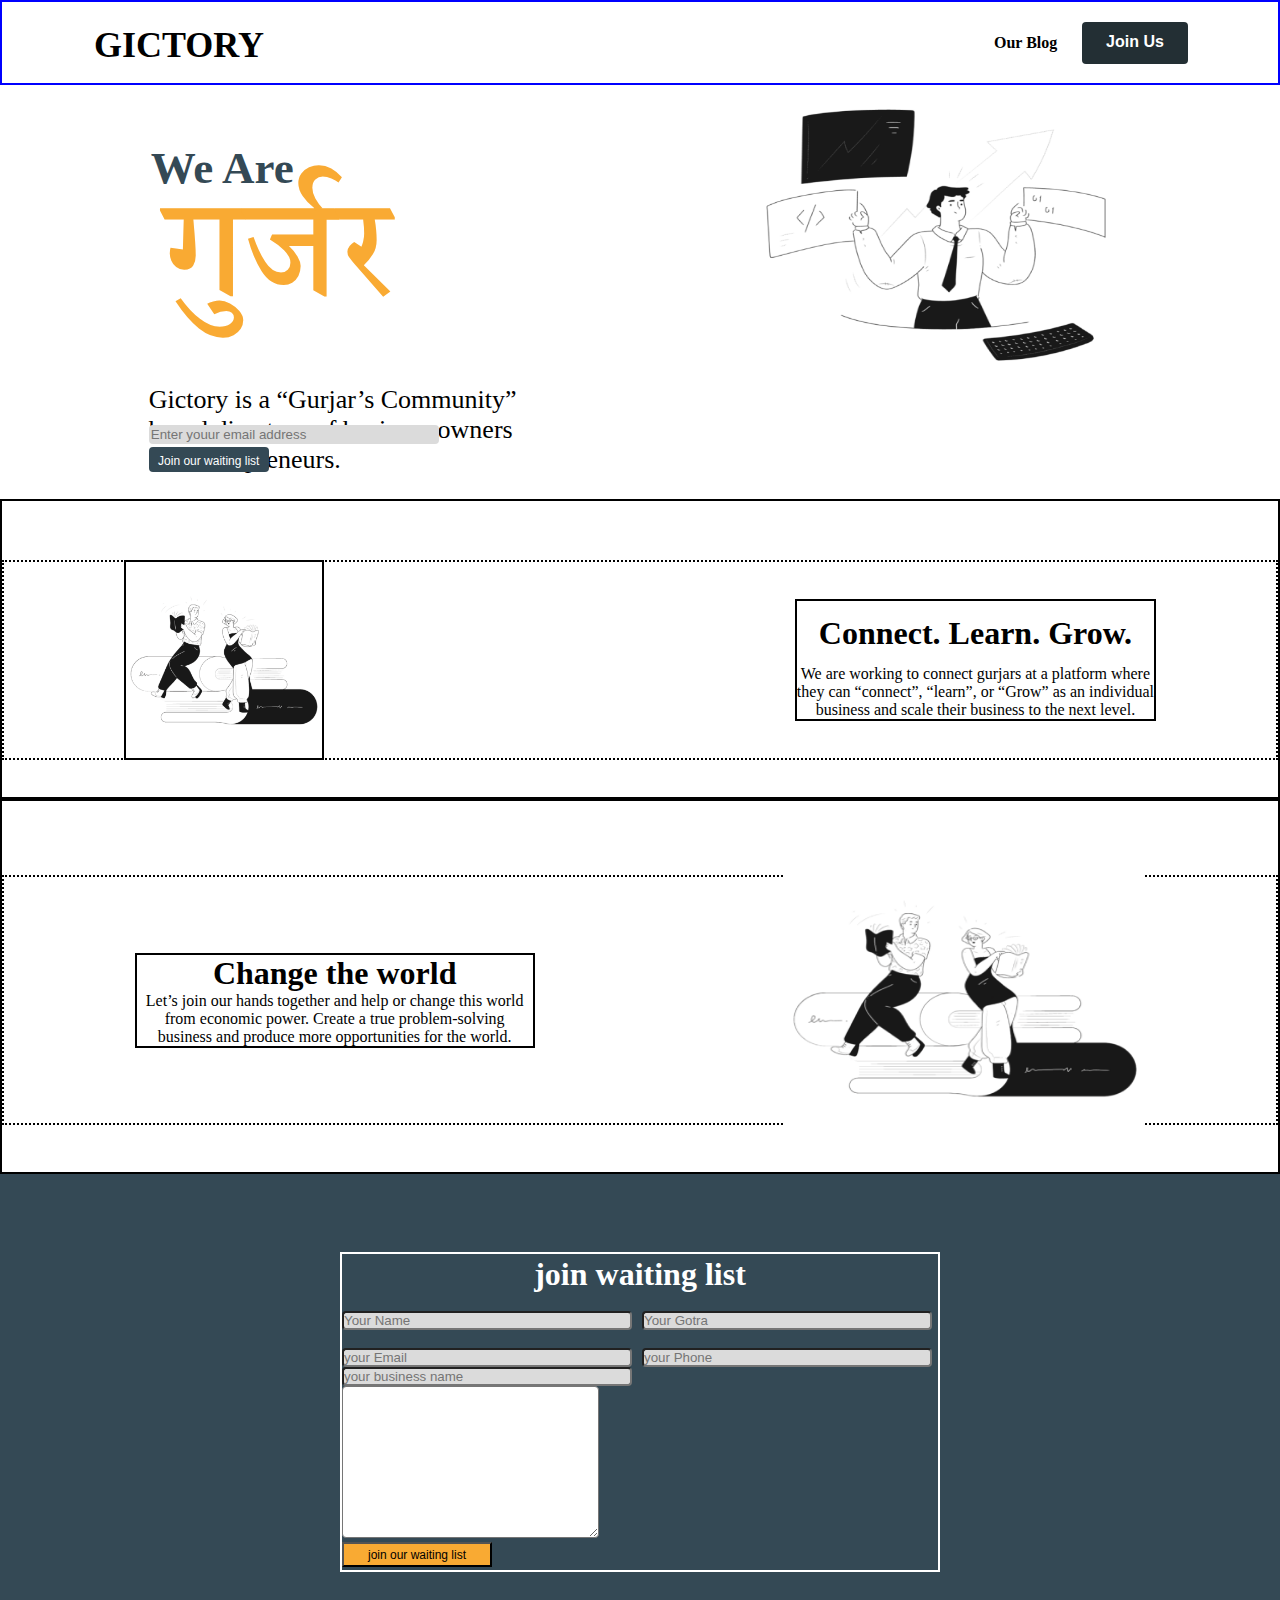
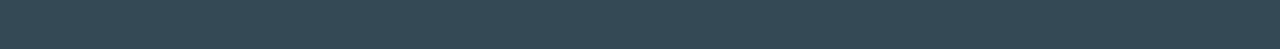
==== index.html @ 287f1a79 "add gictory" ====
<!DOCTYPE html>
<html lang="en">
  <head>
    <meta charset="UTF-8" />
    <meta name="viewport" content="width=device-width, initial-scale=1.0" />
    <title>Gictory</title>
    <link rel="stylesheet" href="style.css" />
  </head>
  <body>
    <nav class="navbar border">
      <div class="logo border">
        <span>GICTORY</span>
      </div>

      <div class="nav">
        <div class="blog">Our Blog</div>
        <button class="join border">Join Us</button>
      </div>
    </nav>

    <div class="container">
      <div class="main">
        <div class="hero border">
          <span class="panel">We Are</span>

          <span class="panel2">गुर्जर</span>
        </div>

        <div>
          <p class="para">
            Gictory is a “Gurjar’s Community” based directory of business owners
            and enterpreneurs.
          </p>
        </div>
        <div>
          <input
            type="text"
            placeholder="Enter youur email address"
            class="border"
          />
          <button class="list border">Join our waiting list</button>
        </div>
      </div>
      <div class="child">
        <img src="./Assets/Frame1158.png" alt="hero" class="border" />
      </div>
    </div>
    <br /><br /><br />

    <div class="container2">
      <div class="small-container">
        <div class="image2">
          <!-- <img src="img3.png" alt=""> -->
        </div>

        <div class="box">
          <div class="heading">
            <h1>Connect. Learn. Grow.</h1>
          </div>
          <div class="paragraph">
            <p>
              We are working to connect gurjars at a platform where <br />
              they can “connect”, “learn”, or “Grow” as an individual <br />
              business and scale their business to the next level.
            </p>
          </div>
        </div>
      </div>
    </div>

    <div class="container3">
      <div class="small-container2">
        <div class="box2">
          <div class="heading2">
            <h1>Change the world</h1>
          </div>

          <div class="paragraph2">
            <p>
              Let’s join our hands together and help or change this world from
              economic power. Create a true problem-solving business and produce
              more opportunities for the world.
            </p>
          </div>
        </div>

        <div>
          <img src="img3.png" alt="" />
        </div>
      </div>
    </div>




    <div class="form">
      <div class="form-box">
        <div form-heading>
          <h1>join waiting list</h1>
        </div><br>
<form action="">
         <input type="text" placeholder="Your Name">
         <input type="text" placeholder="Your Gotra"><br><br>
         <input type="text" placeholder="your Email">
         <input type="text" placeholder="your Phone"><br>
         <input type="text" placeholder="your business name"><br>
         
         <textarea name="" id="" cols="30" rows="10"></textarea><br>
         <button>join our waiting list</button>
         </form>
      </div>
    </div>
  </body>
</html>
---- style.css ----
@import url('https://fonts.googleapis.com/css2?family=Martel:wght@200;300;400;600;700;800;900&display=swap');

*{
  margin: 0;
  padding: 0;
  box-sizing: border-box;
}

.navbar {
  width: 100%;
  height: 85px;
  display: flex;
  justify-content: space-between;
  align-items: center;
  padding: 0 90px;
}

.logo {
  width: 206px;
  height: 41px;
  font-weight: 700;
  font-size: 36px;
  line-height: 43.88px;
  
}

.blog {
  width: 68px;
  height: 20px;
  font-weight: 700;
  font-size: 16px;
  line-height: 20.08px;
  margin-right: 20px;
}

.join {
  width: 106px;
  height: 42px;
  font-weight: 800;
  font-size: 16px;
  line-height: 20.08px;
  border-radius: 4px;
  background-color: #232f34;
  color: #ffffff;
}

.nav {
  display: flex;
  justify-content: space-evenly;
  align-items: center;

}

.border {
  border: 2px solid transparent;
}

.border:hover {
  border: 2px solid blue;
}

.container {
  width: 100%;
  height: 30%;
  display: flex;
  justify-content: space-around;
  align-items: center;

}

.main{
  width: 310px;
  height: 250px;
  /* border: 2px solid black */
  
}

.child  {
  width: 375px;
  height: 360px;
  
 /* border: 2px solid black */
}

.hero{
  width: 308px;
  height: 245px;
  display: block;
  font-weight: 700;
}

.panel{
  /* width: 182.64px;
  height: 50.04px; */
  font-size: 45.04px;
  /* line-height: 55.83px; */
  color: #344955;
}

.panel2{
  line-height: 124px;
  font-size: 125.88px;
  color: #f9aa33;
  margin-left: 14px;
  font-family: "Martel", serif;
}

.para {
  width: 400px;
  height: 40px;
  font-size: 26px; 
 
}

input{
  margin-right: 6px;
  background-color: #DBDBDB;
  color: #ffffff;
}

.list {
  width: 120px;
  height: 25px;
  font-weight: 400;
  font-size: 12px;
  line-height: 24px;
  align-items: center;
  border-radius: 4px;
  background-color: #344955;
  color: #ffffff;
  margin-top: 3px; 
  
}

img{
  width: 360px;
  height: 300px;
}

.container2 {
  width: 100%;
  height: 300px;
  border: 2px solid black;
  position: relative;
  text-align: center;
  
}

.small-container {
  width: 100%;
  height: 200px;
  border: 2px dotted black;
  position: relative;
  top: 20%;
  bottom: 20%;
  display: flex;
  justify-content: space-between;
  align-items: center;

}

.box  {
  width: px;
  height: px;
  font-weight: 400px;
  font-size: 16px;
 border: 2px solid black;
  align-items: right;
  margin-right: 120px;
}

.heading  {
  /* font-weight: 400;
  font-size: 56px; */
  line-height: 2;
}

/* .image2{
  width: 100px;
  height: 100px;
  border: 2px solid black;
} */

.image2 {
  width: 200px;
  height: 200px;
  background-image: url(img3.png);
  background-size: cover;
  border: 2px solid black;
  margin-left: 120px;
  
}




.container3 {
  width: 100%;
  height: 375px;
  border: 2px solid black;
  position: relative;
  text-align: center;
  
}

.small-container2 {
  width: 100%;
  height: 250px;
  border: 2px dotted black;
  position: relative;
  top: 20%;
  bottom: 20%;
  display: flex;
  justify-content: space-evenly;
  align-items: center;
}

.box2  {
  width: 400px;
  height: px;
  font-weight: 400px;
  font-size: 16px;
 border: 2px solid black;
  align-items: right;
  margin-right: 120px;
}


/* container3 */


.form {
  width: 100%;
  height: 475px;
  background-color: #344955;
  color: white;
  display: flex;
  justify-content: center;
  align-items: center;
}

.form-box {
  width: 00pz;
  height: 320px;
  border: 2px solid white;
  display: flex;
  flex-direction: column;
  justify-content: flex-start;
  align-items: flex-start;  
}

.form-box {
  display: flex;
  justify-content: center;
  align-items: center;
}

input{
  width: 290px;
  height: 44px
  background-color: #ffffff;
  color: #ebe6f4;
  border-radius: 4px;
}

textarea{
  background-color: #ffffff;
  color:#ebe6f4 ;
  border-radius: 4px;
}

button{
  width: 150px;
  height: 25px;
  background-color: #f9aa33;
  font-weight: 400px;
  font-size: 12px;
}
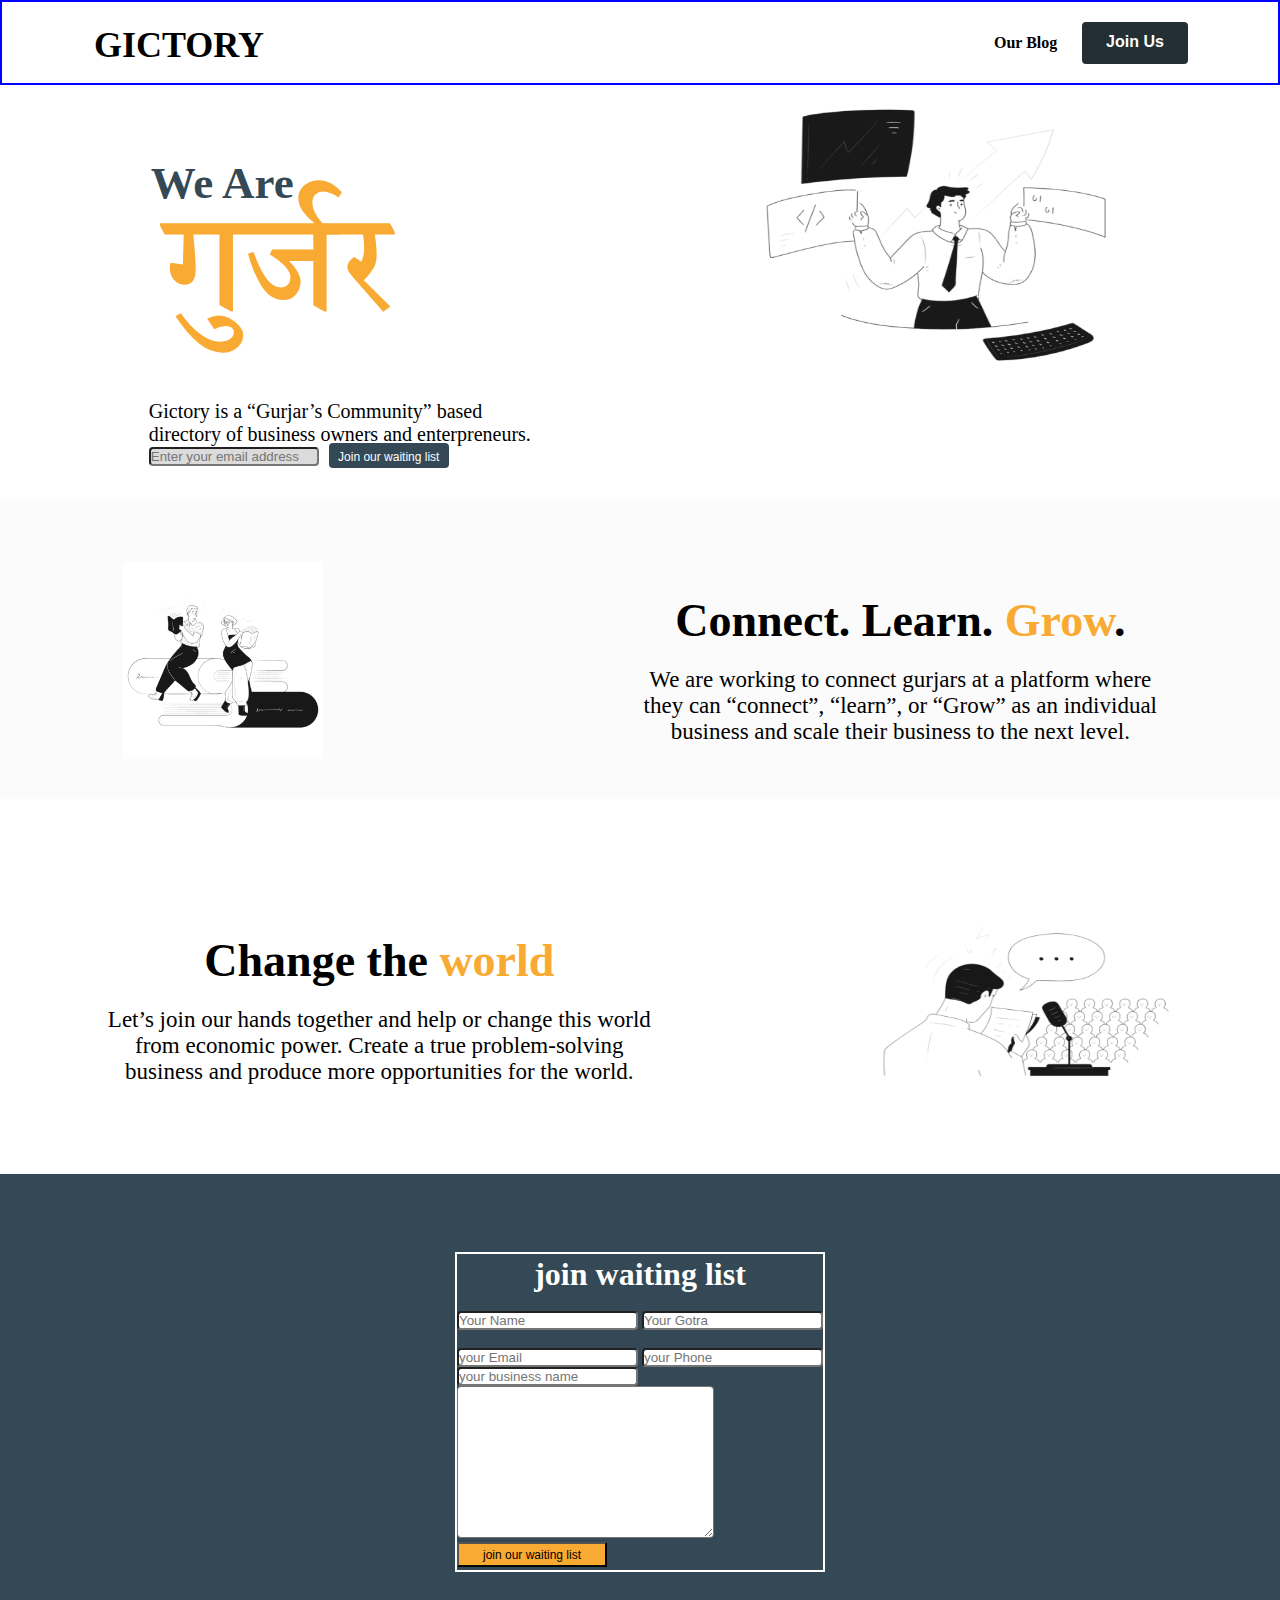
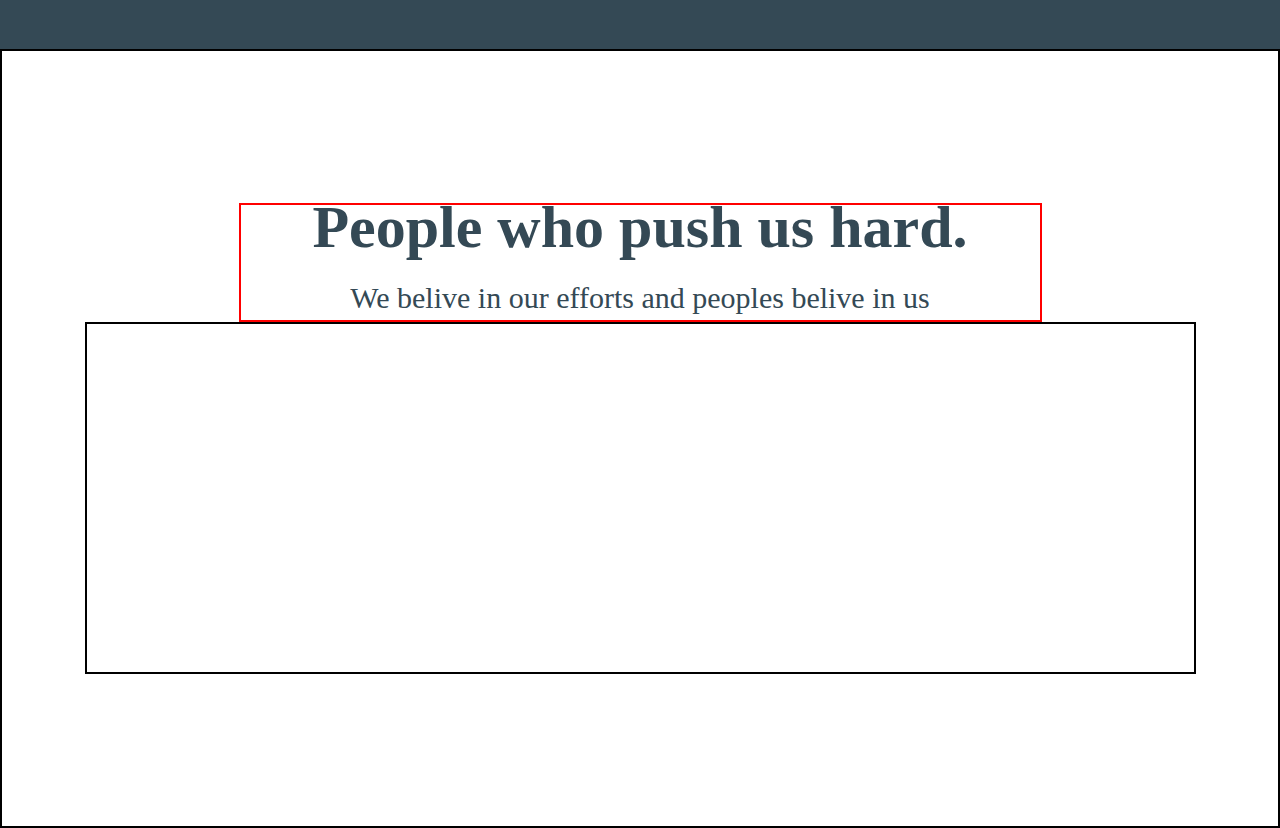
==== commit bd4efb67: "add section" ====
--- a/index.html
+++ b/index.html
@@ -7,6 +7,8 @@
     <link rel="stylesheet" href="style.css" />
   </head>
   <body>
+    <!-- navbar -->
+
     <nav class="navbar border">
       <div class="logo border">
         <span>GICTORY</span>
@@ -17,6 +19,8 @@
         <button class="join border">Join Us</button>
       </div>
     </nav>
+
+    <!-- hero and container1 section -->
 
     <div class="container">
       <div class="main">
@@ -35,9 +39,10 @@
         <div>
           <input
             type="text"
-            placeholder="Enter youur email address"
-            class="border"
+            placeholder="Enter your email address"
+            class="address"
           />
+
           <button class="list border">Join our waiting list</button>
         </div>
       </div>
@@ -47,18 +52,20 @@
     </div>
     <br /><br /><br />
 
-    <div class="container2">
-      <div class="small-container">
+    <!-- continer2 section -->
+
+    <div class="container2 border">
+      <div class="small-container Border">
         <div class="image2">
           <!-- <img src="img3.png" alt=""> -->
         </div>
 
         <div class="box">
           <div class="heading">
-            <h1>Connect. Learn. Grow.</h1>
+            <h1>Connect. Learn. <span class="change">Grow</span>.</h1>
           </div>
           <div class="paragraph">
-            <p>
+            <p class="text">
               We are working to connect gurjars at a platform where <br />
               they can “connect”, “learn”, or “Grow” as an individual <br />
               business and scale their business to the next level.
@@ -68,47 +75,77 @@
       </div>
     </div>
 
-    <div class="container3">
-      <div class="small-container2">
+    <!-- container3 -->
+
+    <div class="container3 border">
+      <div class="small-container2 Border">
         <div class="box2">
           <div class="heading2">
-            <h1>Change the world</h1>
+            <h1>Change the <span class="change">world</span></h1>
           </div>
 
           <div class="paragraph2">
             <p>
-              Let’s join our hands together and help or change this world from
-              economic power. Create a true problem-solving business and produce
-              more opportunities for the world.
+              Let’s join our hands together and help or change this world
+              <br />from economic power. Create a true problem-solving
+              <br />business and produce more opportunities for the world.
             </p>
           </div>
         </div>
+        <img src="\image3 69.png" alt="" style="width: 300px; height: 245px" />
 
-        <div>
+        <!-- <div class="">
           <img src="img3.png" alt="" />
-        </div>
+        </div> -->
       </div>
     </div>
 
-
-
+    <!-- form section -->
 
     <div class="form">
       <div class="form-box">
         <div form-heading>
           <h1>join waiting list</h1>
-        </div><br>
-<form action="">
-         <input type="text" placeholder="Your Name">
-         <input type="text" placeholder="Your Gotra"><br><br>
-         <input type="text" placeholder="your Email">
-         <input type="text" placeholder="your Phone"><br>
-         <input type="text" placeholder="your business name"><br>
-         
-         <textarea name="" id="" cols="30" rows="10"></textarea><br>
-         <button>join our waiting list</button>
-         </form>
+        </div>
+        <br />
+        <form action="">
+          <input type="text" placeholder="Your Name" />
+          <input type="text" placeholder="Your Gotra" /><br /><br />
+          <input type="text" placeholder="your Email" />
+          <input type="text" placeholder="your Phone" /><br />
+          <input type="text" placeholder="your business name" /><br />
+
+          <textarea name="" id="" cols="30" rows="10"></textarea><br />
+          <button>join our waiting list</button>
+        </form>
       </div>
+    </div>
+
+
+    <div class="outer">
+      <div class="inner">
+        <div class="heading3">
+          <h1>People who push us hard.</h1>
+        </div>
+
+        <div>
+          <p class="paragraph3">We belive in our efforts and peoples belive in us</p>
+        </div>
+      </div>
+
+      <div class="inner2"> 
+        <div class="box3">
+
+        </div>
+        <div class="box3">
+
+        </div>
+
+        <div class="box4">
+          
+        </div>
+      </div>
+
     </div>
   </body>
 </html>
--- a/style.css
+++ b/style.css
@@ -6,6 +6,8 @@
   box-sizing: border-box;
 }
 
+
+/* navbar section */
 .navbar {
   width: 100%;
   height: 85px;
@@ -59,6 +61,19 @@
   border: 2px solid blue;
 }
 
+.Border{
+  border: 1.5px dotted transparent;
+}
+
+
+.Border:hover {
+  border: 1.5px dotted blue;
+}
+
+
+
+
+/* hero section */
 .container {
   width: 100%;
   height: 30%;
@@ -70,7 +85,7 @@
 
 .main{
   width: 310px;
-  height: 250px;
+  height: 220px;
   /* border: 2px solid black */
   
 }
@@ -108,11 +123,13 @@
 .para {
   width: 400px;
   height: 40px;
-  font-size: 26px; 
+  font-size: 20px; 
  
 }
 
-input{
+
+.address {
+  width: 170px;
   margin-right: 6px;
   background-color: #DBDBDB;
   color: #ffffff;
@@ -137,10 +154,13 @@
   height: 300px;
 }
 
+
+/* continer2  */
 .container2 {
   width: 100%;
   height: 300px;
-  border: 2px solid black;
+  background-color: #fbfbfb;
+  /* border: 2px solid black; */
   position: relative;
   text-align: center;
   
@@ -149,7 +169,7 @@
 .small-container {
   width: 100%;
   height: 200px;
-  border: 2px dotted black;
+  /* border: 2px dotted black; */
   position: relative;
   top: 20%;
   bottom: 20%;
@@ -163,9 +183,9 @@
   width: px;
   height: px;
   font-weight: 400px;
-  font-size: 16px;
- border: 2px solid black;
-  align-items: right;
+  font-size: 23px;
+ /* border: 2px solid black; */
+  align: right;
   margin-right: 120px;
 }
 
@@ -173,6 +193,14 @@
   /* font-weight: 400;
   font-size: 56px; */
   line-height: 2;
+}
+
+/* .text {
+  align:right;
+} */
+
+.change {
+  color: #f9aa33;
 }
 
 /* .image2{
@@ -183,21 +211,21 @@
 
 .image2 {
   width: 200px;
-  height: 200px;
+  height: 197px;
   background-image: url(img3.png);
   background-size: cover;
-  border: 2px solid black;
+  /* border: 2px solid black; */
   margin-left: 120px;
   
 }
 
-
+/* container3 */
 
 
 .container3 {
   width: 100%;
   height: 375px;
-  border: 2px solid black;
+  /* border: 2px solid black; */
   position: relative;
   text-align: center;
   
@@ -206,7 +234,7 @@
 .small-container2 {
   width: 100%;
   height: 250px;
-  border: 2px dotted black;
+  /* border: 2px dotted black; */
   position: relative;
   top: 20%;
   bottom: 20%;
@@ -216,17 +244,32 @@
 }
 
 .box2  {
-  width: 400px;
+  width: 550px;
   height: px;
   font-weight: 400px;
-  font-size: 16px;
- border: 2px solid black;
+  font-size: 23px;
+ /* border: 2px solid black; */
   align-items: right;
   margin-right: 120px;
 }
 
-
-/* container3 */
+.heading2  {
+  /* font-weight: 400;
+  font-size: 56px; */
+  line-height: 2;
+}
+
+/* .image3 {
+  width: 300px;
+  height: 300px;
+  border: 2px solid black;
+  background-image: url(image3 69.png);
+  background-size: cover;
+  
+} */
+
+
+/* container4 */
 
 
 .form {
@@ -240,7 +283,7 @@
 }
 
 .form-box {
-  width: 00pz;
+  width: 60%pz;
   height: 320px;
   border: 2px solid white;
   display: flex;
@@ -256,8 +299,8 @@
 }
 
 input{
-  width: 290px;
-  height: 44px
+  /* width: 290px;
+  height: 44px */
   background-color: #ffffff;
   color: #ebe6f4;
   border-radius: 4px;
@@ -277,4 +320,55 @@
   font-size: 12px;
 }
 
-
+/* .container5 */
+.outer{
+  width: 100%;
+  height: 779.18px;
+  border: 2px solid black;
+  display: flex;
+  flex-direction: column;
+  justify-content: flex-start;
+  align-items: flex-start;  
+}
+
+.outer{
+  display: flex;
+  justify-content: center;
+  align-items: center;
+}
+
+
+
+.inner{
+  width: 803px;
+  height: 119px;
+  font-weight: 400;
+  font-size: 30px;
+  color: #344955;
+  ;
+  line-height: 69.44px;
+  border: 2px solid red;
+  display: flex;
+  flex-direction: column;
+  justify-content: space-around;
+  align-items: flex-start;
+}
+
+.inner{
+  display: flex;
+  justify-content: center;
+  align-items: center;
+}
+
+.inner2{
+  width: 1111px;
+  height: 352px;
+  border: 2px solid black;
+} 
+
+box
+
+
+
+
+
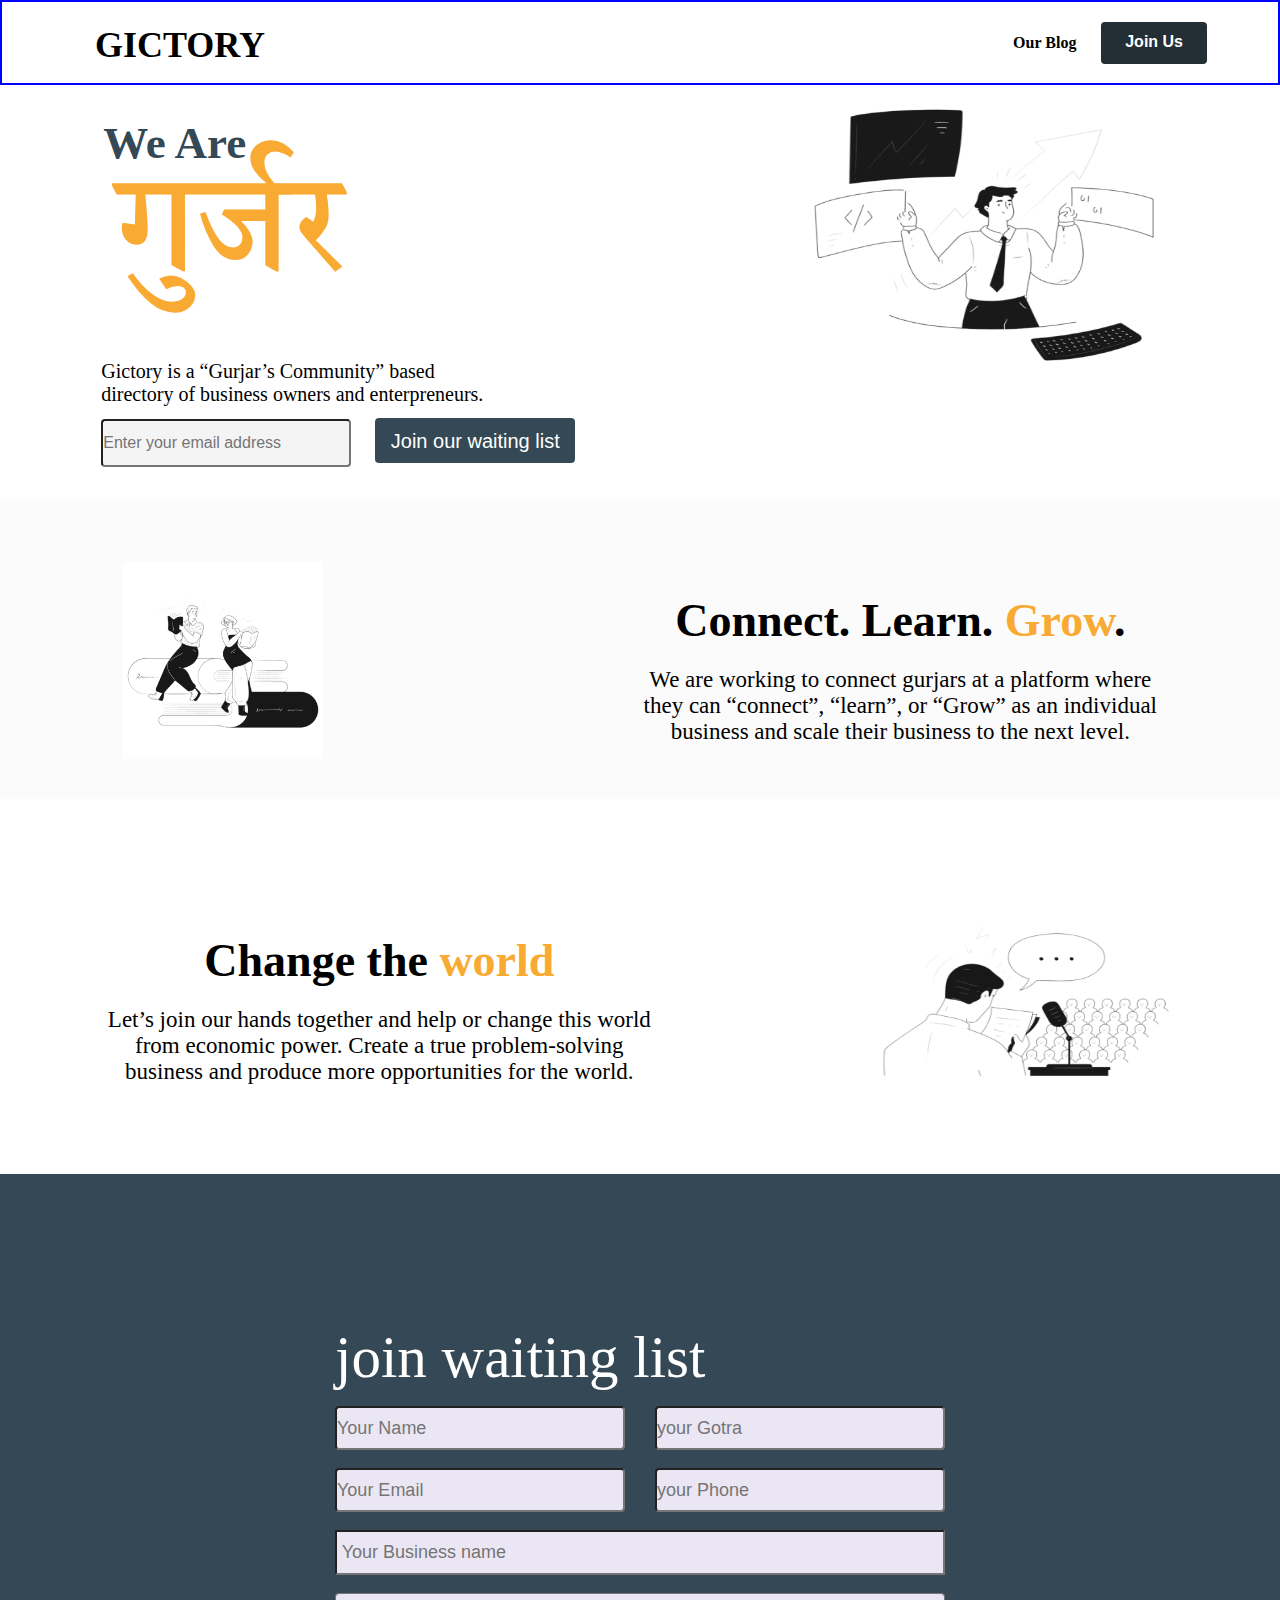
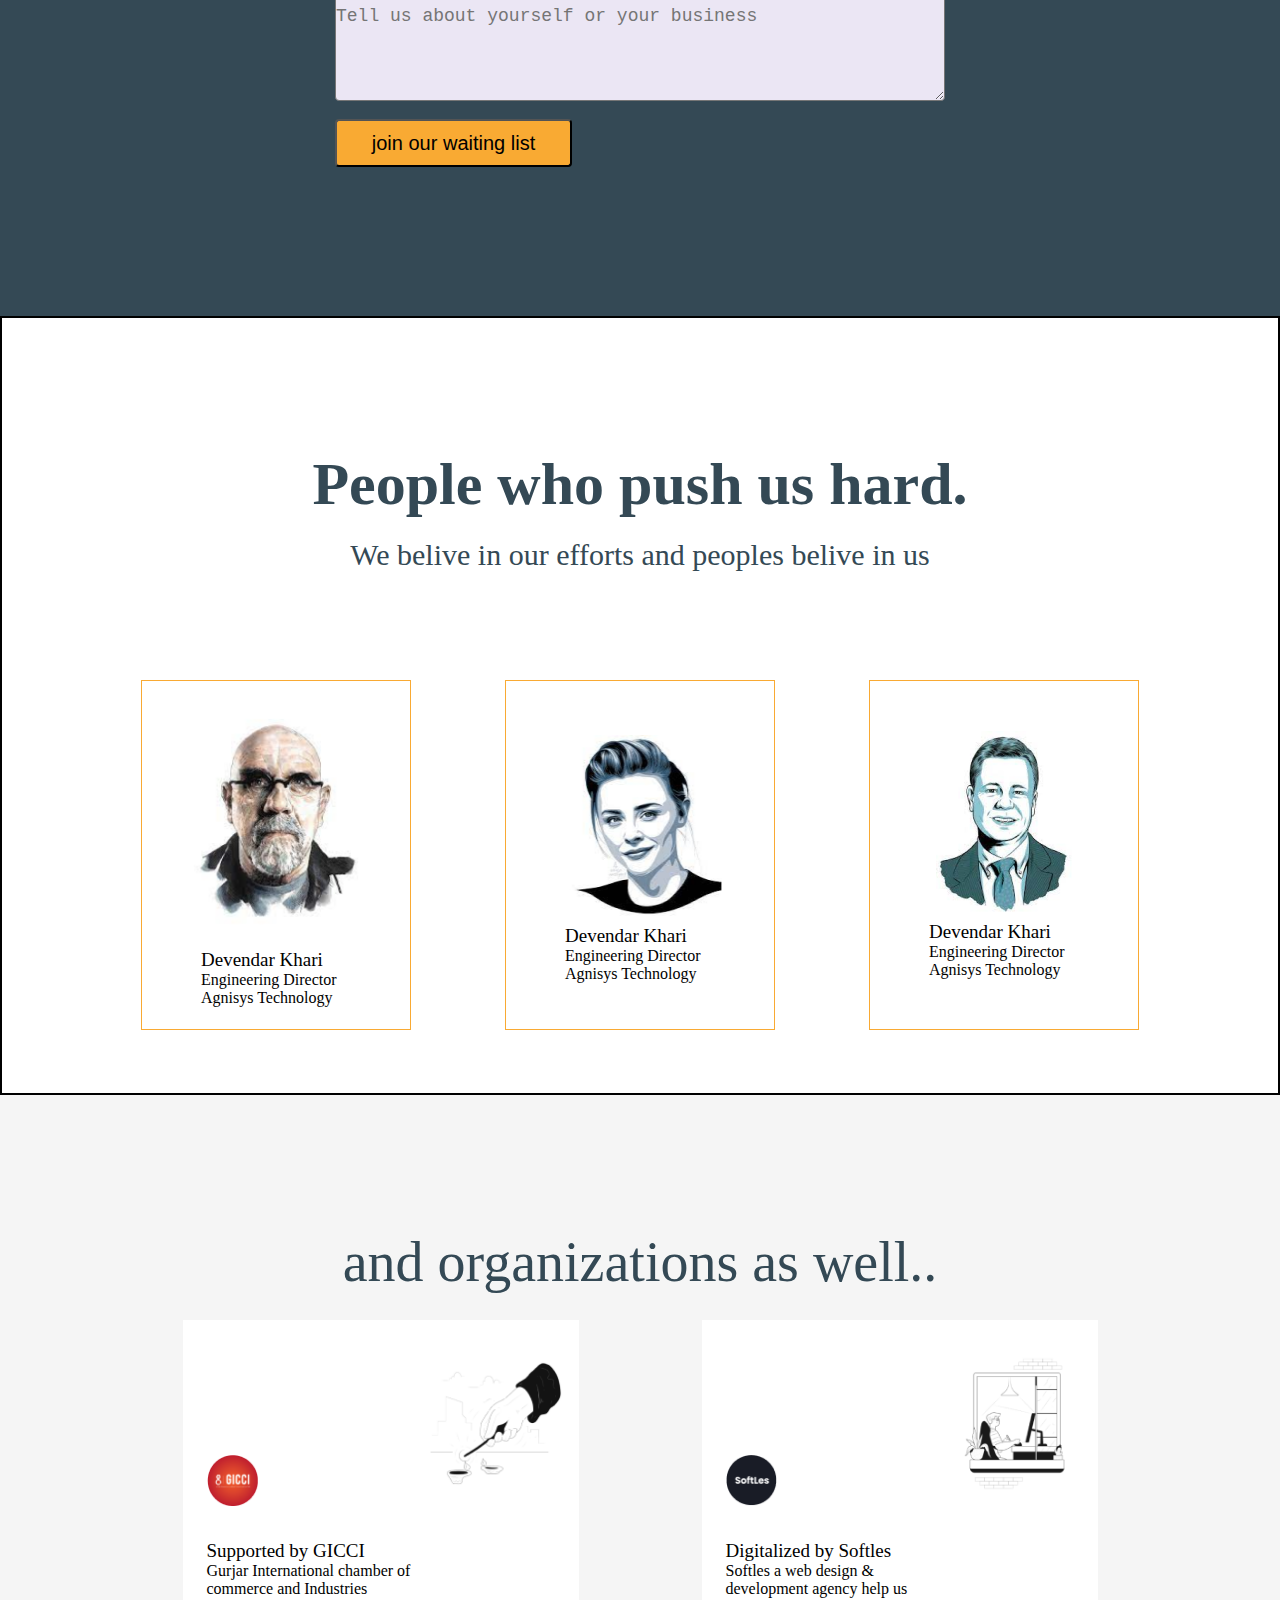
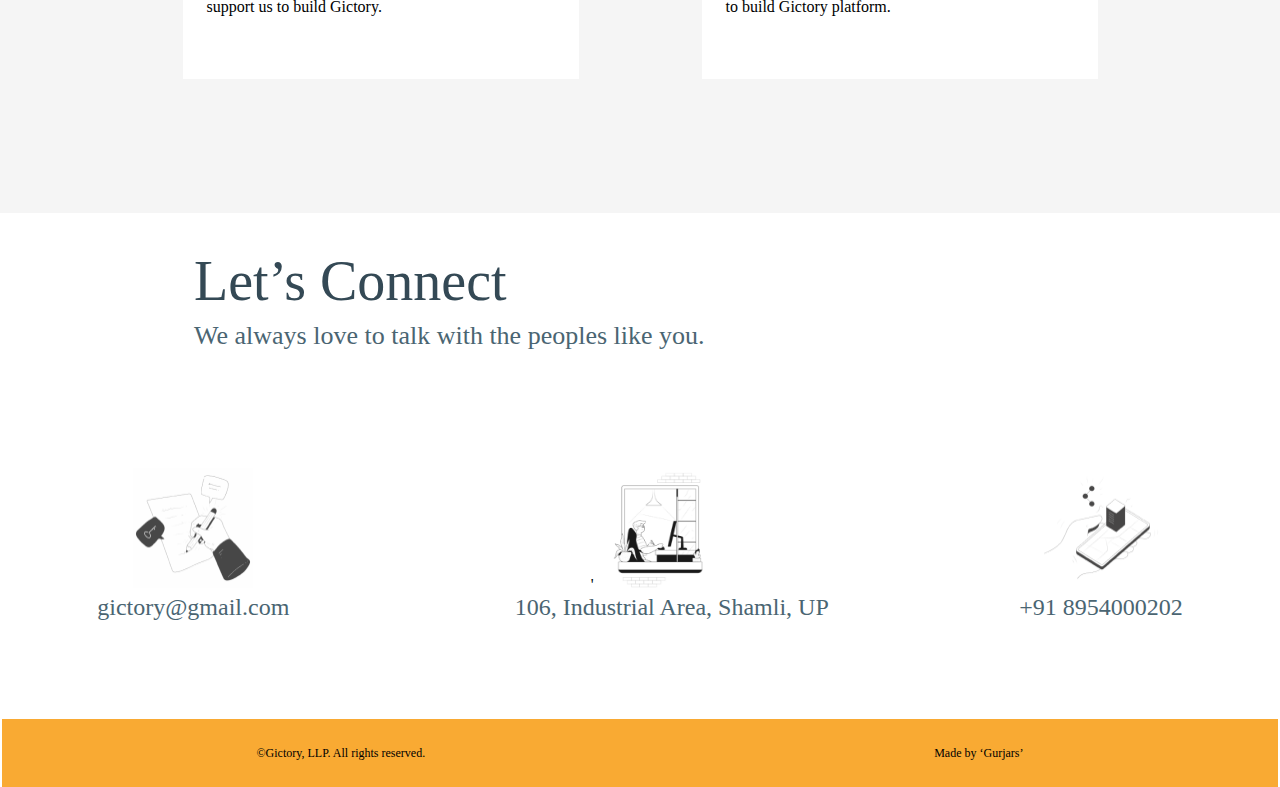
==== commit 2ebe9137: "add more section" ====
--- a/index.html
+++ b/index.html
@@ -30,18 +30,18 @@
           <span class="panel2">गुर्जर</span>
         </div>
 
-        <div>
+        <div class="sec">
           <p class="para">
             Gictory is a “Gurjar’s Community” based directory of business owners
             and enterpreneurs.
           </p>
-        </div>
+        </div><br>
         <div>
-          <input
-            type="text"
+          <input 
+            type="text" class="Enter"
             placeholder="Enter your email address"
-            class="address"
-          />
+            
+           >
 
           <button class="list border">Join our waiting list</button>
         </div>
@@ -57,7 +57,7 @@
     <div class="container2 border">
       <div class="small-container Border">
         <div class="image2">
-          <!-- <img src="img3.png" alt=""> -->
+         
         </div>
 
         <div class="box">
@@ -98,54 +98,225 @@
           <img src="img3.png" alt="" />
         </div> -->
       </div>
-    </div>
-
-    <!-- form section -->
-
-    <div class="form">
+    </div> 
+
+     <!-- form section -->
+
+     <div class="form">
       <div class="form-box">
-        <div form-heading>
-          <h1>join waiting list</h1>
+        <div class="formheading">
+          join waiting list
         </div>
         <br />
-        <form action="">
-          <input type="text" placeholder="Your Name" />
-          <input type="text" placeholder="Your Gotra" /><br /><br />
-          <input type="text" placeholder="your Email" />
-          <input type="text" placeholder="your Phone" /><br />
-          <input type="text" placeholder="your business name" /><br />
-
-          <textarea name="" id="" cols="30" rows="10"></textarea><br />
-          <button>join our waiting list</button>
-        </form>
-      </div>
-    </div>
-
-
-    <div class="outer">
-      <div class="inner">
+      <div class="myform">
+      <div>
+        <label for=""></label>
+        <input  class="yourname" type="text" placeholder="Your Name">
+        </div>
+       <div>
+        <label for=""></label>
+        <input class="yourgotra"  type="text" placeholder="your Gotra">
+        </div>
+      </div><br>
+
+      <div class="myemail">
+      <div>
+        <label for=""></label>
+        <input  class="youremail" type="email" placeholder="Your Email">
+        </div>
+       <div>
+        <label for=""></label>
+        <input class="yourphone"  type="text" placeholder="your Phone">
+        </div>
+      </div><br>
+
+      <div class="yourbusiness">
+        <input class="business" type="text" placeholder=" Your Business name">
+      </div><br>
+
+      <div class="formtextarea">
+        <textarea class="textare" name="" id="" cols="30" rows="10" placeholder="Tell us about yourself or your business"></textarea>
+      </div><br>
+
+      <div class="tojoin">
+      <button>join our waiting list </button>
+
+      </div>
+      </div>
+    </div> 
+
+    <!-- container4 -->
+
+    <div class="outer border">
+      <div class="inner Border">
         <div class="heading3">
           <h1>People who push us hard.</h1>
         </div>
 
         <div>
-          <p class="paragraph3">We belive in our efforts and peoples belive in us</p>
-        </div>
-      </div>
-
-      <div class="inner2"> 
+          <p class="paragraph3">
+            We belive in our efforts and peoples belive in us
+          </p>
+        </div>
+      </div>
+
+      <div class="inner2 Border">
         <div class="box3">
-
-        </div>
-        <div class="box3">
-
-        </div>
-
+          <div box-image1>
+            <img
+              src="image3.png"
+              alt=" your image"
+              style="width: 179.75px; height: 240.96px"
+            />
+          </div>
+
+          <div class="contant">
+            <span class="heading4"> Devendar Khari </span>
+            <p class="paragraph4">Engineering Director Agnisys Technology</p>
+          </div>
+        </div>
         <div class="box4">
-          
-        </div>
-      </div>
-
+          <div box-image1>
+            <img
+              src="image4.png"
+              alt=" your image"
+              style="width: 164.75px; height: 185.96px; margin-top: 8px"
+            />
+          </div>
+
+          <div class="contant">
+            <span class="heading4"> Devendar Khari </span>
+            <p class="paragraph4">Engineering Director Agnisys Technology</p>
+          </div>
+        </div>
+
+        <div class="box5">
+          <div box-image1>
+            <img
+              src="image5.png"
+              alt=" your image"
+              style="width: 135.75px; height: 185.96px"
+            />
+          </div>
+
+          <div class="contant">
+            <span class="heading4"> Devendar Khari </span>
+            <p class="paragraph4">Engineering Director Agnisys Technology</p>
+          </div>
+        </div>
+      </div>
     </div>
+
+
+    <div class="container5 border">
+      <div class="small-container3 Border ">
+        <div>
+          <h1 class="heading6
+          ">and organizations as well..</h1>
+        </div>
+
+        <div class="inner-box">
+          <div class="box6">
+            <div class="image-sec">
+            <img src="image7.png" alt="your image" style="width: 51px; height: 51px;  " class="image6">
+
+            <img src="image6.png" alt=" your image"style="width: 135px; height: 137px; " class="image5">
+          </div>
+
+          <div class="contant2">
+            <span class="heading5"> Supported by GICCI  </span>
+            <p class="paragraph5"></p>Gurjar International chamber of <br>commerce and Industries <br>support us to build Gictory.</p>
+          </div>
+</div>
+        
+
+          <div class="box7">
+            <div   class="image-sec">
+              <img src="image8.png" alt="your image" style="width: 51px; height: 51px;  " class="image6">
+  
+              <img src="image9.png" alt=" your image"style="width: 135px; height: 137px; " class="image5">
+            </div>
+  
+            <div class="contant2">
+              <span class="heading5">  Digitalized by Softles  </span>
+              <p class="paragraph5"></p>Softles a web design & <br>development agency help us <br> to build Gictory platform.</p>
+            </div>
+  </div>
+          </div>
+
+        </div>
+      </div>
+
+    </div><br><br>
+
+<!-- footer part -->
+
+    <footer>
+      <div class="container6 border">
+        <div class="footerbox">
+          <h1 class="heading7">
+            Let’s Connect
+          </h1>
+
+          <span class="para2">
+            We always love to talk with the peoples like you.
+          </span>
+
+        </div>
+
+        <div class="footerbox2">
+          <div class="boximage2">
+            <div>
+            <img src="image 10.png" alt="" class="img">
+            </div>
+            <div class="para3">
+              <p>gictory@gmail.com</p>
+            </div>
+
+
+          </div>
+          <div class="boximage3">
+           <div>'
+            <img src="image9.png" alt="" class="img2">
+           </div>
+           <div class="para4">
+            <p>
+              106, Industrial Area, Shamli, UP
+            </p>
+           </div>
+          </div>
+
+          <div class="boximage4">
+            <div>
+              <img src="image12.png" alt="" class="img3">
+             </div>
+             <div class="para5">
+              <p>
+                +91 8954000202
+              </p>
+             </div>
+          </div>
+        </div>
+
+
+
+
+        <div class="footerbox3">
+          <div class="fooderpara">
+            <p>
+              ©Gictory, LLP. All rights reserved.
+            </p>
+          </div>
+
+          <div class="fooderpara2">
+            <p>
+              Made by ‘Gurjars’
+            </p>
+          </div>
+
+        </div>
+
+      </div>
+    </footer>
   </body>
 </html>
--- a/style.css
+++ b/style.css
@@ -4,6 +4,7 @@
   margin: 0;
   padding: 0;
   box-sizing: border-box;
+  /* overflow: hidden; */
 }
 
 
@@ -14,7 +15,8 @@
   display: flex;
   justify-content: space-between;
   align-items: center;
-  padding: 0 90px;
+  padding: 0.90px;
+
 }
 
 .logo {
@@ -23,6 +25,7 @@
   font-weight: 700;
   font-size: 36px;
   line-height: 43.88px;
+  margin-left: 90px;
   
 }
 
@@ -44,6 +47,7 @@
   border-radius: 4px;
   background-color: #232f34;
   color: #ffffff;
+  margin-right: 70px;
 }
 
 .nav {
@@ -80,13 +84,15 @@
   display: flex;
   justify-content: space-around;
   align-items: center;
+  
 
 }
 
 .main{
-  width: 310px;
-  height: 220px;
-  /* border: 2px solid black */
+  width: 500px;
+  height: 300px;
+ 
+  
   
 }
 
@@ -94,7 +100,7 @@
   width: 375px;
   height: 360px;
   
- /* border: 2px solid black */
+ 
 }
 
 .hero{
@@ -128,24 +134,30 @@
 }
 
 
-.address {
-  width: 170px;
-  margin-right: 6px;
-  background-color: #DBDBDB;
-  color: #ffffff;
+
+.Enter {
+  width: 250px;
+  height: 48px;
+  background-color: #f4f4f4;
+  color: #898989;
+  border-radius: 4px;
+  font-weight: 400;
+  font-size: 16px;
+  line-height: 19.84px;
+  align-items: center;
 }
 
 .list {
-  width: 120px;
-  height: 25px;
-  font-weight: 400;
-  font-size: 12px;
+  width: 200px;
+  height: 45px;
+  font-weight: 400;
+  font-size: 20px;
   line-height: 24px;
   align-items: center;
   border-radius: 4px;
   background-color: #344955;
   color: #ffffff;
-  margin-top: 3px; 
+  margin-left: 20px; 
   
 }
 
@@ -180,18 +192,18 @@
 }
 
 .box  {
-  width: px;
-  height: px;
-  font-weight: 400px;
+  /* width: px; */
+  /* height: px; */
+  font-weight: 400;
   font-size: 23px;
  /* border: 2px solid black; */
-  align: right;
+  /* align: right; */
   margin-right: 120px;
 }
 
 .heading  {
-  /* font-weight: 400;
-  font-size: 56px; */
+  font-weight: 400;
+  /* font-size: 56px; */
   line-height: 2;
 }
 
@@ -245,8 +257,8 @@
 
 .box2  {
   width: 550px;
-  height: px;
-  font-weight: 400px;
+  /* height: px; */
+  font-weight: 400;
   font-size: 23px;
  /* border: 2px solid black; */
   align-items: right;
@@ -274,7 +286,7 @@
 
 .form {
   width: 100%;
-  height: 475px;
+  height: 742px;
   background-color: #344955;
   color: white;
   display: flex;
@@ -283,41 +295,136 @@
 }
 
 .form-box {
-  width: 60%pz;
-  height: 320px;
-  border: 2px solid white;
-  display: flex;
-  flex-direction: column;
+  width: 610px;
+  height: 502px;
+ 
+  display: flex;
+  flex-direction: column;
+  /* justify-content: flex-start;
+  align-items: flex-start;   */
+}
+
+.form-box {
+  display: flex;
+  justify-content: center;
+  align-items: center;
+}
+
+.formheading{
+  width: 100%;
+  height: 65px;
+  font-weight: 400;
+  font-size: 59px;
+  line-height: 69px;
+  color: #ffffff;
+}
+
+.myform {
+  width: 100%;
+  display: flex;
+  justify-content: space-between;
+  align-items: center;
+ 
+}
+
+.yourname{
+  width: 290px;
+  height: 44px;
+  border-radius: 4px;
+  background-color: #ebe6f4;
+  font-weight: 300;
+  font-size: 18px;
+  line-height: 44.98px;
+}
+.yourgotra{
+  width: 290px;
+  height: 44px;
+  border-radius: 4px;
+  background-color: #ebe6f4;
+  font-weight: 300;
+  font-size: 18px;
+  line-height: 44.98px;
+}
+
+.myemail  {
+  width: 100%;
+  height: 44px;
+  display: flex;
+  justify-content: space-between;
+  align-items: center;
+}
+
+.youremail{
+  width: 290px;
+  height: 44px;
+  border-radius: 4px;
+  background-color: #ebe6f4;
+  font-weight: 300;
+  font-size: 18px;
+  line-height: 44.98px;
+}
+
+.yourphone{
+  width: 290px;
+  height: 44px;
+  border-radius: 4px;
+  color: #150c0c;
+  background-color: #ebe6f4;
+  font-weight: 300;
+  font-size: 18px;
+  line-height: 44.98px;
+}
+
+.yourbusiness{
+  width: 100%;
+  height: 45px;
+  border-radius: 4px;
+}
+
+.business{
+  width: 100%;
+  height: 45px;
+  color: #150c0c;
+  background-color: #ebe6f4;
+  font-weight: 300;
+  font-size: 18px;
+  line-height: 44.98px
+  
+}
+
+
+.formtextarea{
+  width: 100%;
+  height: 108px;
+  border-radius: 4px;
+}
+
+.textare{
+  width: 100%;
+  height: 108px;
+  font-weight: 300px;
+  background-color: #ebe6f4;
+  font-size: 18px;
+  line-height: 44px;
+  color: #150c0c;
+  border-radius: 4px;
+}
+
+button{
+  width: 237px;
+  height: 48px;
+  background-color: #f9aa33;
+  font-weight: 400;
+  font-size: 20px;
+  align-items: center;
+  border-radius: 4px;
+}
+
+.tojoin {
+  width: 100%;
+  height: 48px;
   justify-content: flex-start;
-  align-items: flex-start;  
-}
-
-.form-box {
-  display: flex;
-  justify-content: center;
-  align-items: center;
-}
-
-input{
-  /* width: 290px;
-  height: 44px */
-  background-color: #ffffff;
-  color: #ebe6f4;
-  border-radius: 4px;
-}
-
-textarea{
-  background-color: #ffffff;
-  color:#ebe6f4 ;
-  border-radius: 4px;
-}
-
-button{
-  width: 150px;
-  height: 25px;
-  background-color: #f9aa33;
-  font-weight: 400px;
-  font-size: 12px;
+  align-items: start;
 }
 
 /* .container5 */
@@ -345,9 +452,8 @@
   font-weight: 400;
   font-size: 30px;
   color: #344955;
-  ;
   line-height: 69.44px;
-  border: 2px solid red;
+  
   display: flex;
   flex-direction: column;
   justify-content: space-around;
@@ -358,17 +464,319 @@
   display: flex;
   justify-content: center;
   align-items: center;
+  margin-top: 80px;
 }
 
 .inner2{
-  width: 1111px;
+  width: 1000px;
   height: 352px;
-  border: 2px solid black;
+  
+  display: flex;
+  justify-content: space-between;
+  margin-top: 100px;
 } 
 
-box
-
-
-
-
-
+.box3{
+  width: 270px;
+  height: 350px;
+  border: 0.79px solid #F9AA33;
+  display: flex;
+  flex-direction: column;
+  justify-content: space-around;
+  align-items: flex-start;
+
+
+}
+
+.box3{
+  display: flex;
+  justify-content: center;
+  align-items: center;
+}
+
+
+
+.box4{
+  width: 270px;
+  height: 350px;
+  border: 0.79px solid #F9AA33;
+  display: flex;
+  flex-direction: column;
+  justify-content: space-around;
+  align-items: flex-start;
+
+}
+.box4{
+  display: flex;
+  justify-content: center;
+  align-items: center;
+}
+
+
+
+.box5{
+  width: 270px;
+  height: 350px;
+  border: 0.79px solid #F9AA33;
+  display: flex;
+  flex-direction: column;
+  justify-content: space-around;
+  align-items: flex-start;
+
+}
+
+.box5{
+  display: flex;
+  justify-content: center;
+  align-items: center;
+}
+
+.contant{
+  width: 150px;
+  justify-content: center;
+}
+
+.heading4{
+font-size: 19px;
+}
+
+.paragraph4{
+  font-size: 16px;
+}
+
+
+.container5{
+  width: 100%;
+  height: 718px;
+  background-color: #f5f5f5;
+  display: flex;
+  justify-content: center;
+  align-items: center;
+
+}
+
+.small-container3{
+  /* width: 930px; */
+  height: 478px;
+  /* border: 2px solid black; */
+  display: flex;
+  justify-content: center;
+  
+}
+
+.small-container3{
+  display: flex;
+  flex-direction: column;
+  justify-content: space-around;
+  align-items: center;
+}
+
+
+.inner-box{
+  width: 915px;
+  height: 361px;
+  /* border: 2px solid black; */
+  margin-bottom: 0px;
+  display: flex;
+  justify-content: space-between;
+}
+
+
+.box6{
+  width: 396px;
+  height: 359px;
+  /* border: 2px solid black; */
+  display: flex;
+  flex-direction: column;
+background-color: #ffffff;
+  align-items: flex-start;
+
+}
+
+.box7{
+  background-color: #ffffff;
+}
+
+.image-sec{
+  width: 100%;
+  height: 170px;
+  display: flex;
+  align-items: flex-start;
+}
+
+
+.box7{
+  width: 396px;
+  height: 359px;
+  /* border: 2px solid black; */
+  
+}
+
+/* .box-image1{
+} */
+
+.image5{
+  /* border: 2px solid blue; */
+  margin-left: 170px;
+  margin-top: 35px;
+  display: flex;
+  align-items: flex-start;
+}
+
+.image6{
+  margin-top: 135px;
+  margin-left: 24px;
+}
+
+.contant2{
+  margin-top: 50px;
+  margin-left: 24px;
+
+  width: 296px;
+}
+
+.heading5{
+  
+  font-weight: 400;
+  font-size: 19px;
+ 
+}
+
+.paragraph5{
+  font-weight: 400;
+  font-size: 19px;
+}
+
+.heading6{
+  font-weight: 400;
+  font-size: 56px;
+  line-height: 69px;
+  color: #344955;
+
+}
+
+/* footer part */
+
+.container6{
+  width: 100%;
+  height: 536px;
+  
+  gap: 10px;
+  
+}
+
+.footerbox{
+  width: 803px;
+  height: 119px;
+  
+  margin-top: -2.5px;
+  margin-left: 192px;
+}
+
+.footerbox2{
+  /* width: 100%; */
+  height: 291px;
+  
+  margin-top: 32px;
+  display: flex;
+  justify-content: space-around;
+  align-items: center;
+}
+
+.footerbox3{
+  width: 100%;
+  height: 68px;
+  background-color:  #F9AA33;
+  font-weight: 400;
+  font-size: 12px;
+  line-height: 30px;
+  color: #000000;
+  margin-top: 28px;
+  display: flex;
+  justify-content: space-around;
+  align-items: center;
+}
+
+.heading7{
+  color: #344955;
+  font-weight: 400;
+  font-size: 56px;
+  line-height: 65px;
+}
+
+.para2{
+  width: 581px;
+  height: 38px;
+  color: #4a6572;
+  font-weight: 400;
+  font-size: 26px;
+  line-height: 44px;
+}
+
+.boximage2{
+  display: flex;
+  flex-direction: column;
+  justify-content: center;
+  align-items: center;
+}
+
+.img{
+  width: 120px;
+  height: 120px;
+
+}
+
+.para3{
+  color: #4a6572;
+  font-weight: 400;
+  font-size: 24px;
+  line-height: 30px;
+}
+
+.boximage3{
+  display: flex;
+  flex-direction: column;
+  justify-content: center;
+  align-items: center;
+  
+}
+
+.img2{
+  width: 120px;
+  height: 120px;
+  /* margin-left: 120px;
+   */
+}
+
+.para4{
+  color: #4a6572;
+  margin-left: 35px;
+  font-weight: 400;
+  font-size: 24px;
+ 
+}
+
+
+.boximage4{
+  display: flex;
+  flex-direction: column;
+  justify-content: center;
+  align-items: center;
+  
+}
+
+
+.img3{
+  width: 120px;
+  height: 120px;
+  /* margin-left: 25px;
+   */
+}
+
+.para5{
+  color: #4a6572;
+  font-weight: 400;
+  font-size: 24px;
+  line-height: 30px;
+}
+
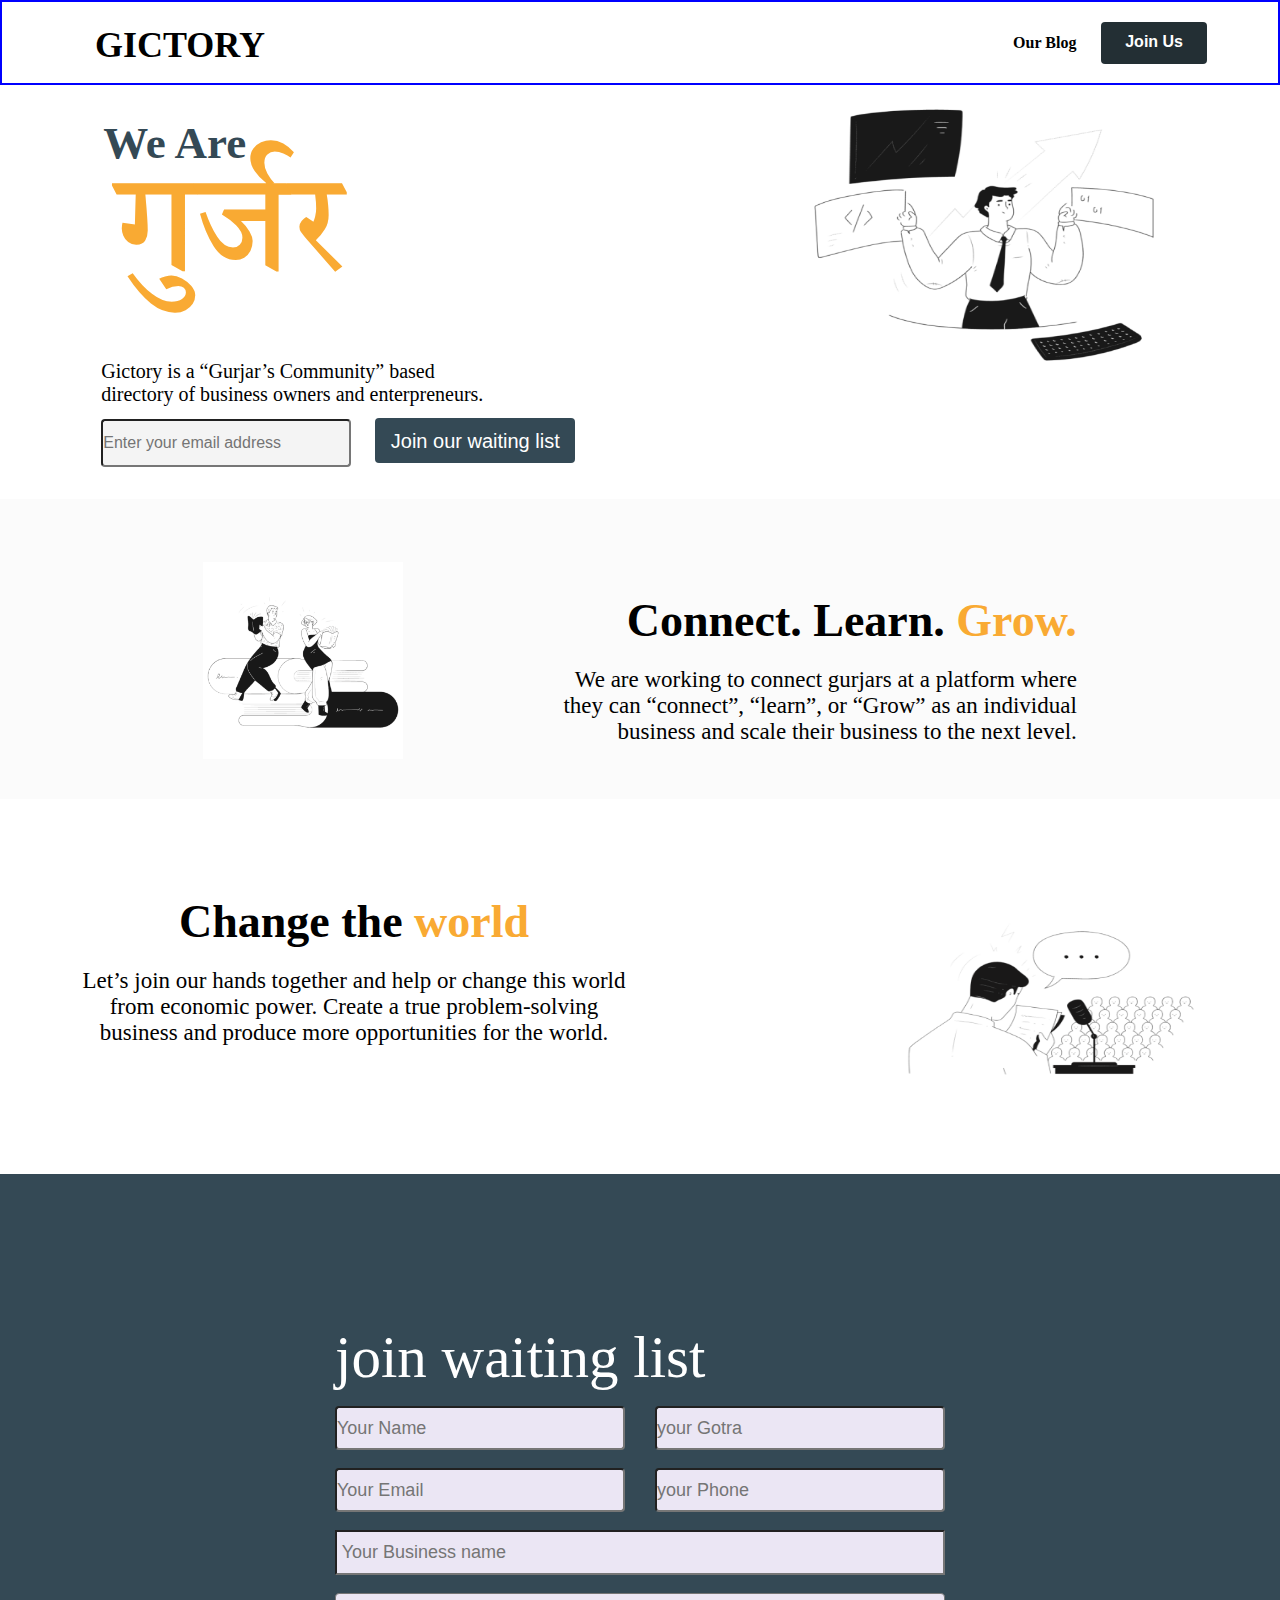
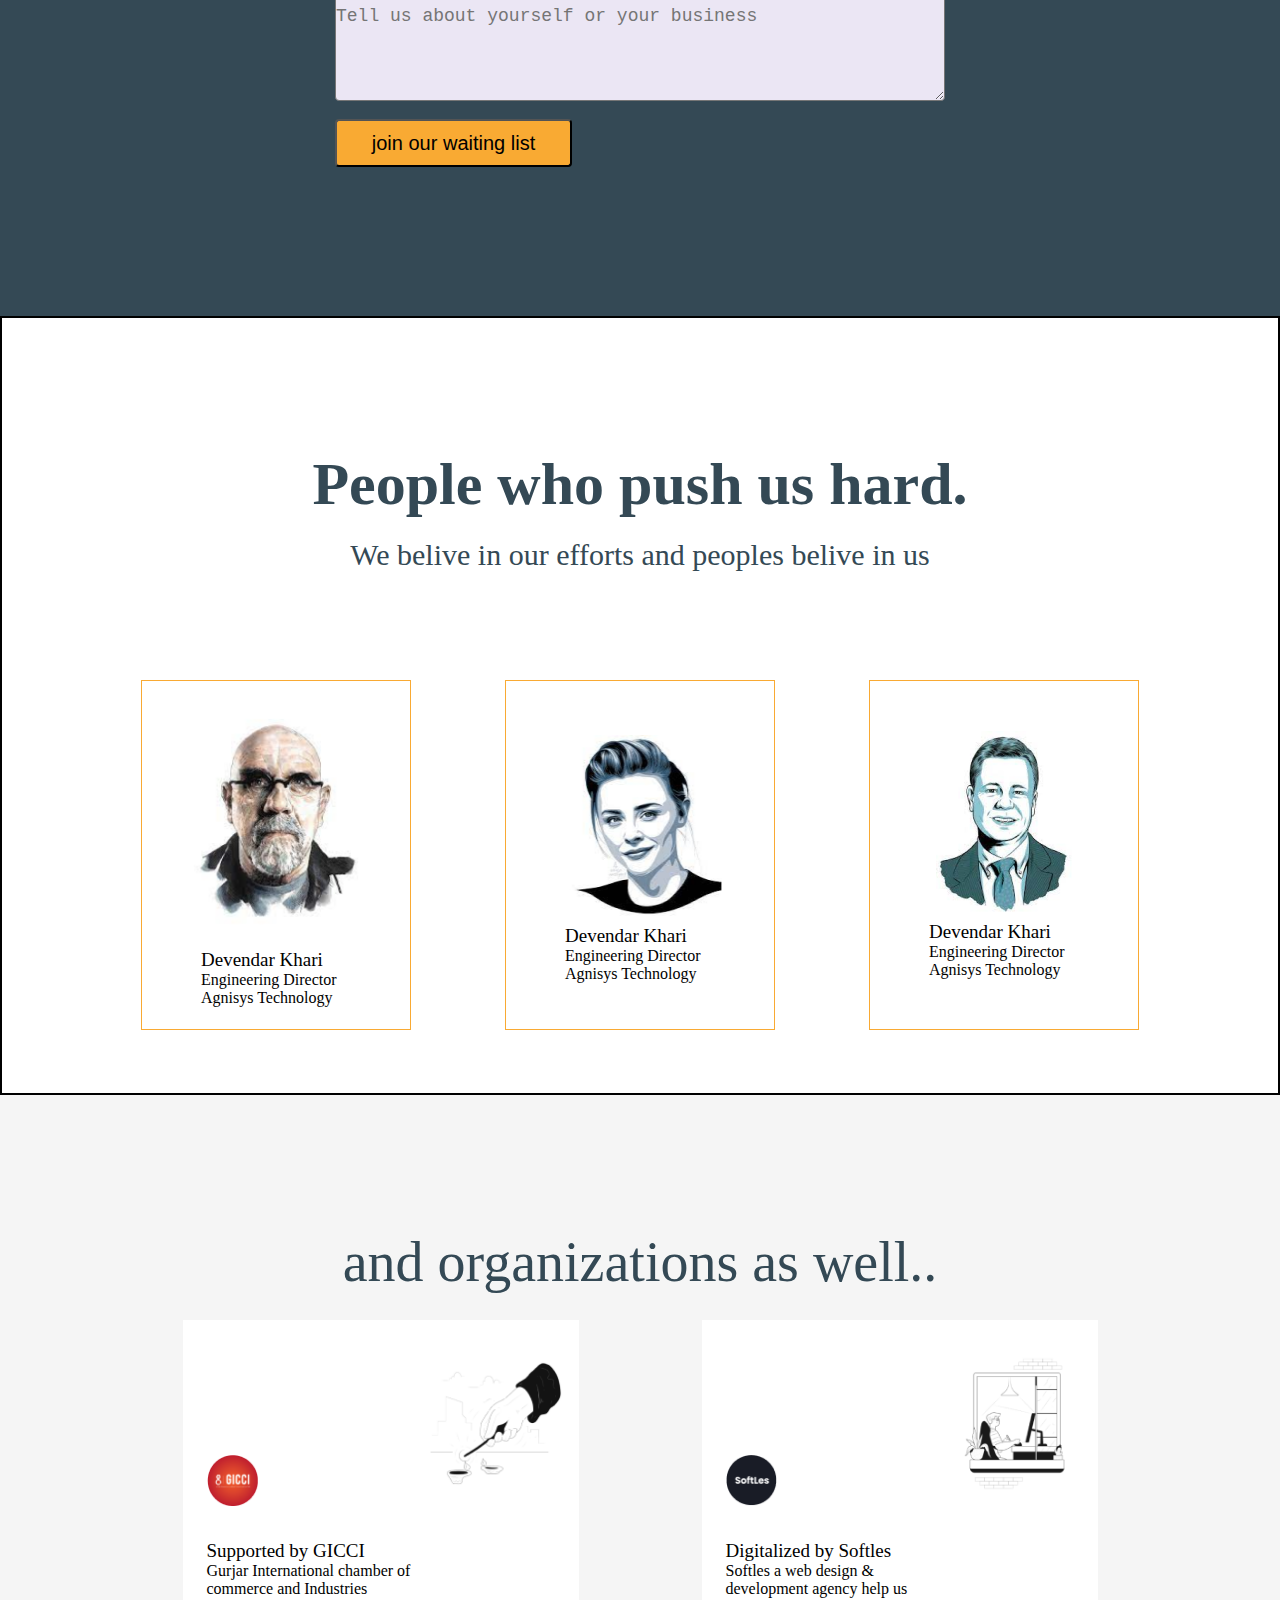
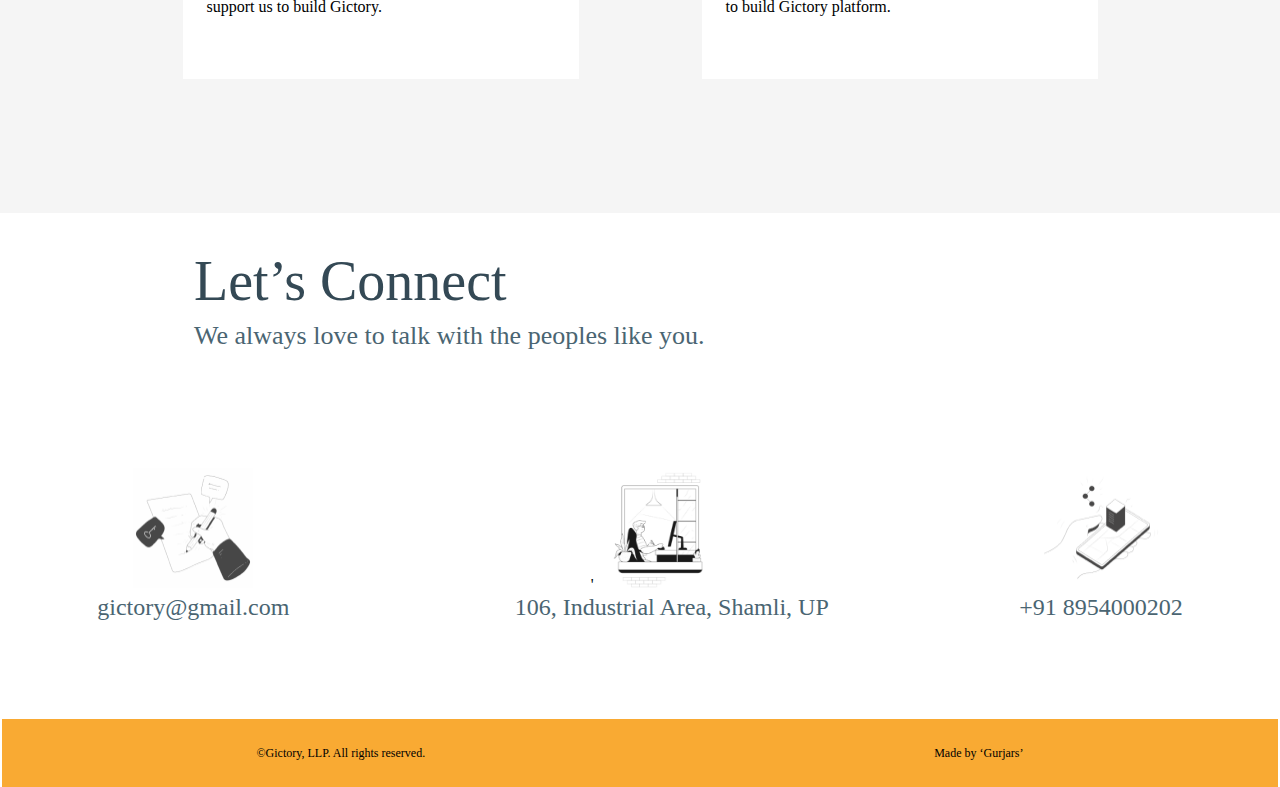
==== commit 68c7fe49: "remove space" ====
--- a/index.html
+++ b/index.html
@@ -62,7 +62,7 @@
 
         <div class="box">
           <div class="heading">
-            <h1>Connect. Learn. <span class="change">Grow</span>.</h1>
+            <h1>Connect. Learn. <span class="change">Grow.</span></h1>
           </div>
           <div class="paragraph">
             <p class="text">
@@ -92,7 +92,7 @@
             </p>
           </div>
         </div>
-        <img src="\image3 69.png" alt="" style="width: 300px; height: 245px" />
+        <img src="image3 69.png" alt="" style="width: 300px; height: 245px" />
 
         <!-- <div class="">
           <img src="img3.png" alt="" />
--- a/style.css
+++ b/style.css
@@ -174,7 +174,7 @@
   background-color: #fbfbfb;
   /* border: 2px solid black; */
   position: relative;
-  text-align: center;
+  text-align: right;
   
 }
 
@@ -186,7 +186,7 @@
   top: 20%;
   bottom: 20%;
   display: flex;
-  justify-content: space-between;
+  justify-content: space-around;
   align-items: center;
 
 }
@@ -251,8 +251,8 @@
   top: 20%;
   bottom: 20%;
   display: flex;
-  justify-content: space-evenly;
-  align-items: center;
+  justify-content: space-around;
+  align-items: left;
 }
 
 .box2  {
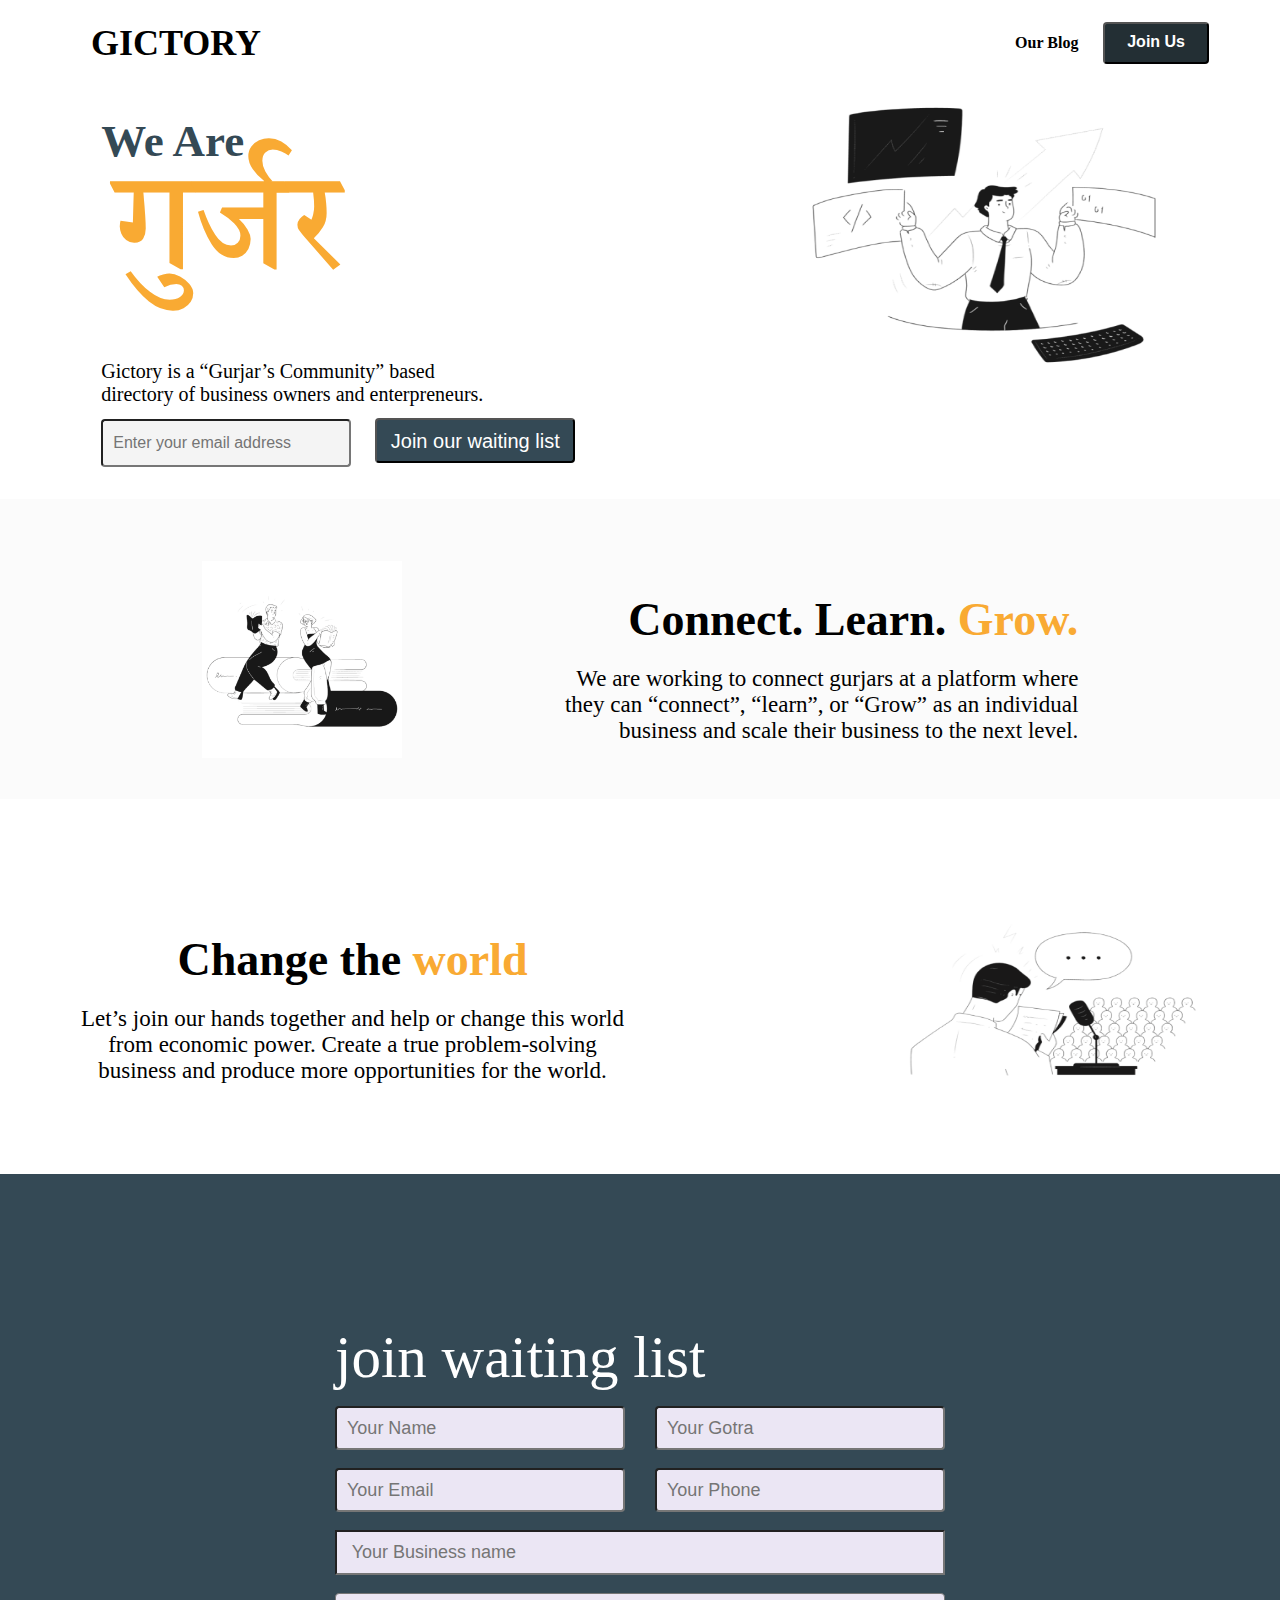
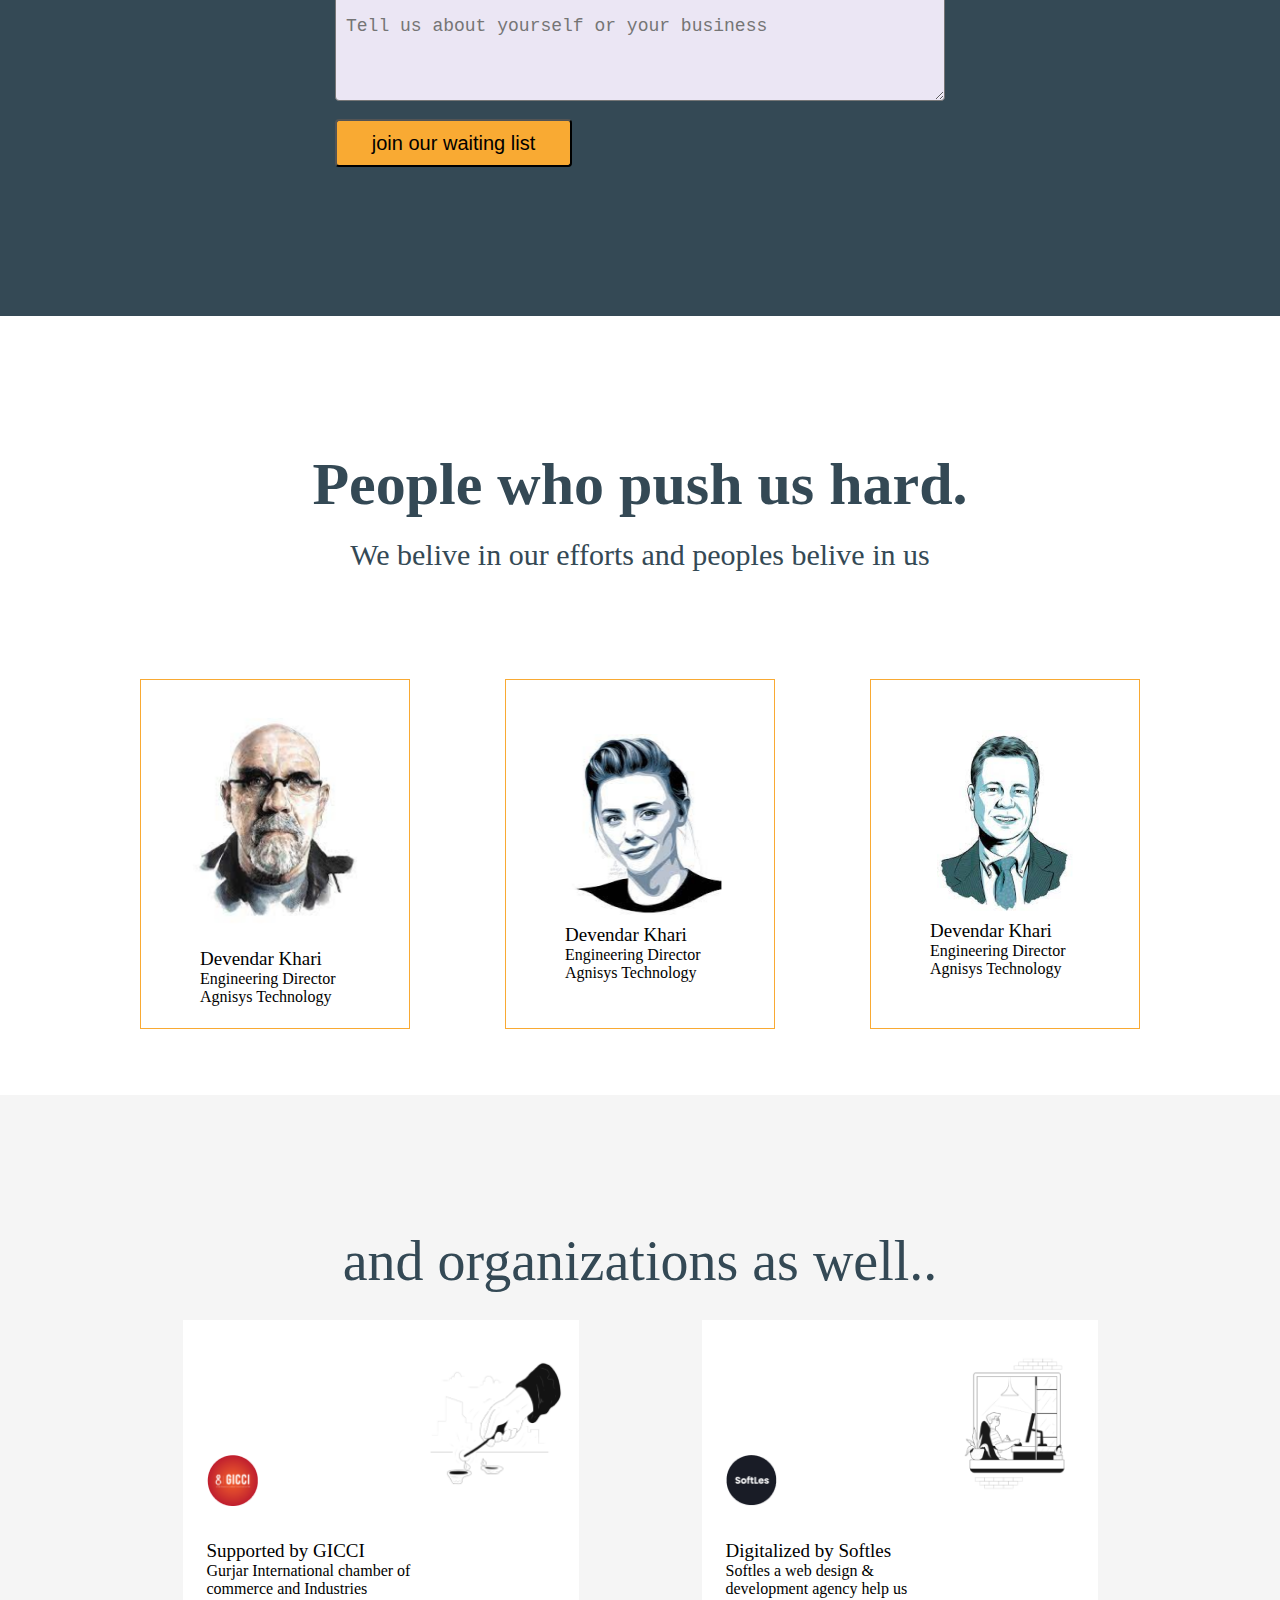
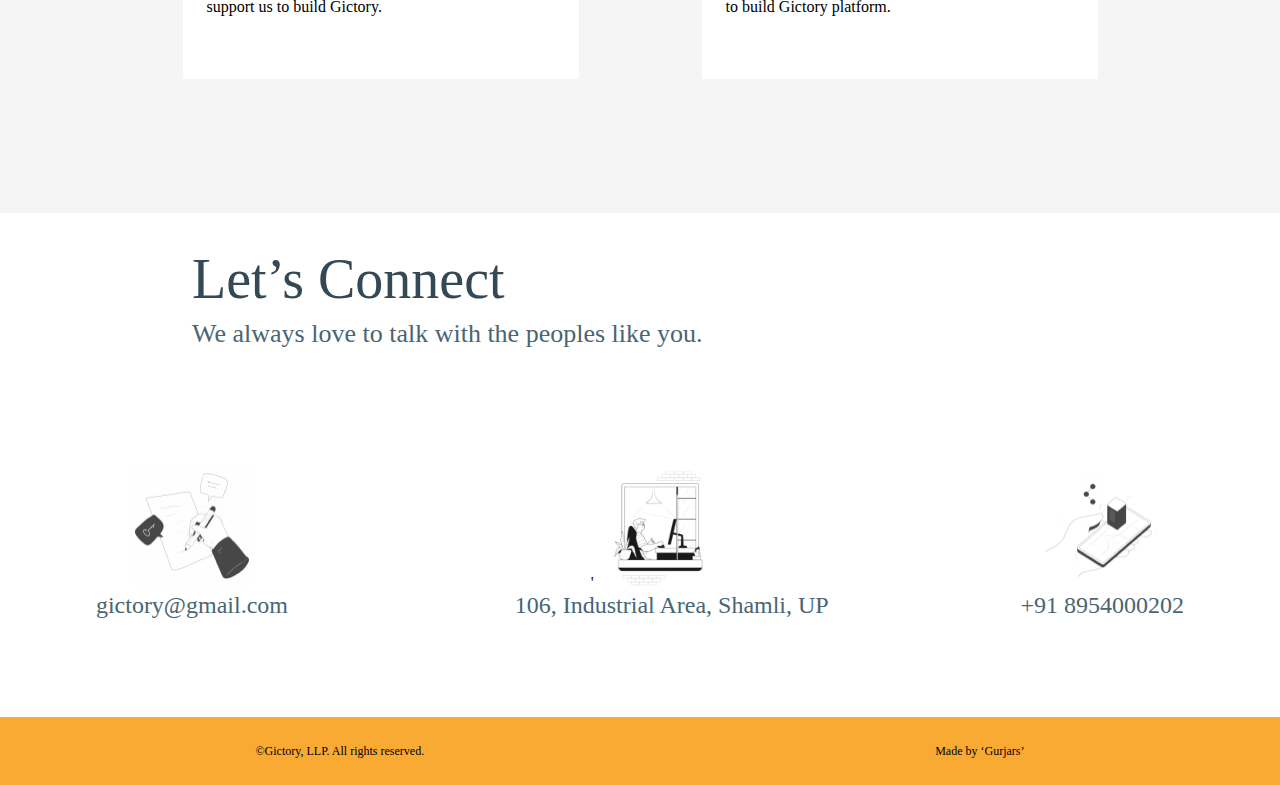
==== commit 81e7d784: "remove border" ====
--- a/index.html
+++ b/index.html
@@ -9,8 +9,8 @@
   <body>
     <!-- navbar -->
 
-    <nav class="navbar border">
-      <div class="logo border">
+    <nav class="navbar ">
+      <div class="logo ">
         <span>GICTORY</span>
       </div>
 
@@ -24,7 +24,7 @@
 
     <div class="container">
       <div class="main">
-        <div class="hero border">
+        <div class="hero ">
           <span class="panel">We Are</span>
 
           <span class="panel2">गुर्जर</span>
@@ -43,7 +43,7 @@
             
            >
 
-          <button class="list border">Join our waiting list</button>
+          <button class="list ">Join our waiting list</button>
         </div>
       </div>
       <div class="child">
@@ -54,8 +54,8 @@
 
     <!-- continer2 section -->
 
-    <div class="container2 border">
-      <div class="small-container Border">
+    <div class="container2 ">
+      <div class="small-container ">
         <div class="image2">
          
         </div>
@@ -77,8 +77,8 @@
 
     <!-- container3 -->
 
-    <div class="container3 border">
-      <div class="small-container2 Border">
+    <div class="container3 ">
+      <div class="small-container2 ">
         <div class="box2">
           <div class="heading2">
             <h1>Change the <span class="change">world</span></h1>
@@ -115,7 +115,7 @@
         </div>
        <div>
         <label for=""></label>
-        <input class="yourgotra"  type="text" placeholder="your Gotra">
+        <input class="yourgotra"  type="text" placeholder="Your Gotra">
         </div>
       </div><br>
 
@@ -126,7 +126,7 @@
         </div>
        <div>
         <label for=""></label>
-        <input class="yourphone"  type="text" placeholder="your Phone">
+        <input class="yourphone"  type="text" placeholder="Your Phone">
         </div>
       </div><br>
 
@@ -147,8 +147,8 @@
 
     <!-- container4 -->
 
-    <div class="outer border">
-      <div class="inner Border">
+    <div class="outer ">
+      <div class="inner ">
         <div class="heading3">
           <h1>People who push us hard.</h1>
         </div>
@@ -160,7 +160,7 @@
         </div>
       </div>
 
-      <div class="inner2 Border">
+      <div class="inner2">
         <div class="box3">
           <div box-image1>
             <img
@@ -208,8 +208,8 @@
     </div>
 
 
-    <div class="container5 border">
-      <div class="small-container3 Border ">
+    <div class="container5 ">
+      <div class="small-container3">
         <div>
           <h1 class="heading6
           ">and organizations as well..</h1>
@@ -252,7 +252,7 @@
 <!-- footer part -->
 
     <footer>
-      <div class="container6 border">
+      <div class="container6 ">
         <div class="footerbox">
           <h1 class="heading7">
             Let’s Connect
--- a/style.css
+++ b/style.css
@@ -56,27 +56,6 @@
   align-items: center;
 
 }
-
-.border {
-  border: 2px solid transparent;
-}
-
-.border:hover {
-  border: 2px solid blue;
-}
-
-.Border{
-  border: 1.5px dotted transparent;
-}
-
-
-.Border:hover {
-  border: 1.5px dotted blue;
-}
-
-
-
-
 /* hero section */
 .container {
   width: 100%;
@@ -145,6 +124,7 @@
   font-size: 16px;
   line-height: 19.84px;
   align-items: center;
+  padding: 10px;
 }
 
 .list {
@@ -252,7 +232,7 @@
   bottom: 20%;
   display: flex;
   justify-content: space-around;
-  align-items: left;
+  align-items: center;
 }
 
 .box2  {
@@ -261,7 +241,7 @@
   font-weight: 400;
   font-size: 23px;
  /* border: 2px solid black; */
-  align-items: right;
+  align-items: left;
   margin-right: 120px;
 }
 
@@ -335,6 +315,7 @@
   font-weight: 300;
   font-size: 18px;
   line-height: 44.98px;
+  padding: 10px;
 }
 .yourgotra{
   width: 290px;
@@ -344,7 +325,9 @@
   font-weight: 300;
   font-size: 18px;
   line-height: 44.98px;
-}
+  padding: 10px;
+}
+
 
 .myemail  {
   width: 100%;
@@ -352,7 +335,9 @@
   display: flex;
   justify-content: space-between;
   align-items: center;
-}
+  
+}
+
 
 .youremail{
   width: 290px;
@@ -362,7 +347,9 @@
   font-weight: 300;
   font-size: 18px;
   line-height: 44.98px;
-}
+  padding: 10px;
+}
+
 
 .yourphone{
   width: 290px;
@@ -373,24 +360,30 @@
   font-weight: 300;
   font-size: 18px;
   line-height: 44.98px;
-}
+  padding: 10px;
+}
+
 
 .yourbusiness{
   width: 100%;
   height: 45px;
   border-radius: 4px;
-}
+  
+}
+
 
 .business{
   width: 100%;
   height: 45px;
   color: #150c0c;
+  padding: 10px;
   background-color: #ebe6f4;
   font-weight: 300;
   font-size: 18px;
   line-height: 44.98px
   
 }
+
 
 
 .formtextarea{
@@ -408,7 +401,9 @@
   line-height: 44px;
   color: #150c0c;
   border-radius: 4px;
-}
+  padding: 10px;
+}
+
 
 button{
   width: 237px;
@@ -431,7 +426,7 @@
 .outer{
   width: 100%;
   height: 779.18px;
-  border: 2px solid black;
+  
   display: flex;
   flex-direction: column;
   justify-content: flex-start;
